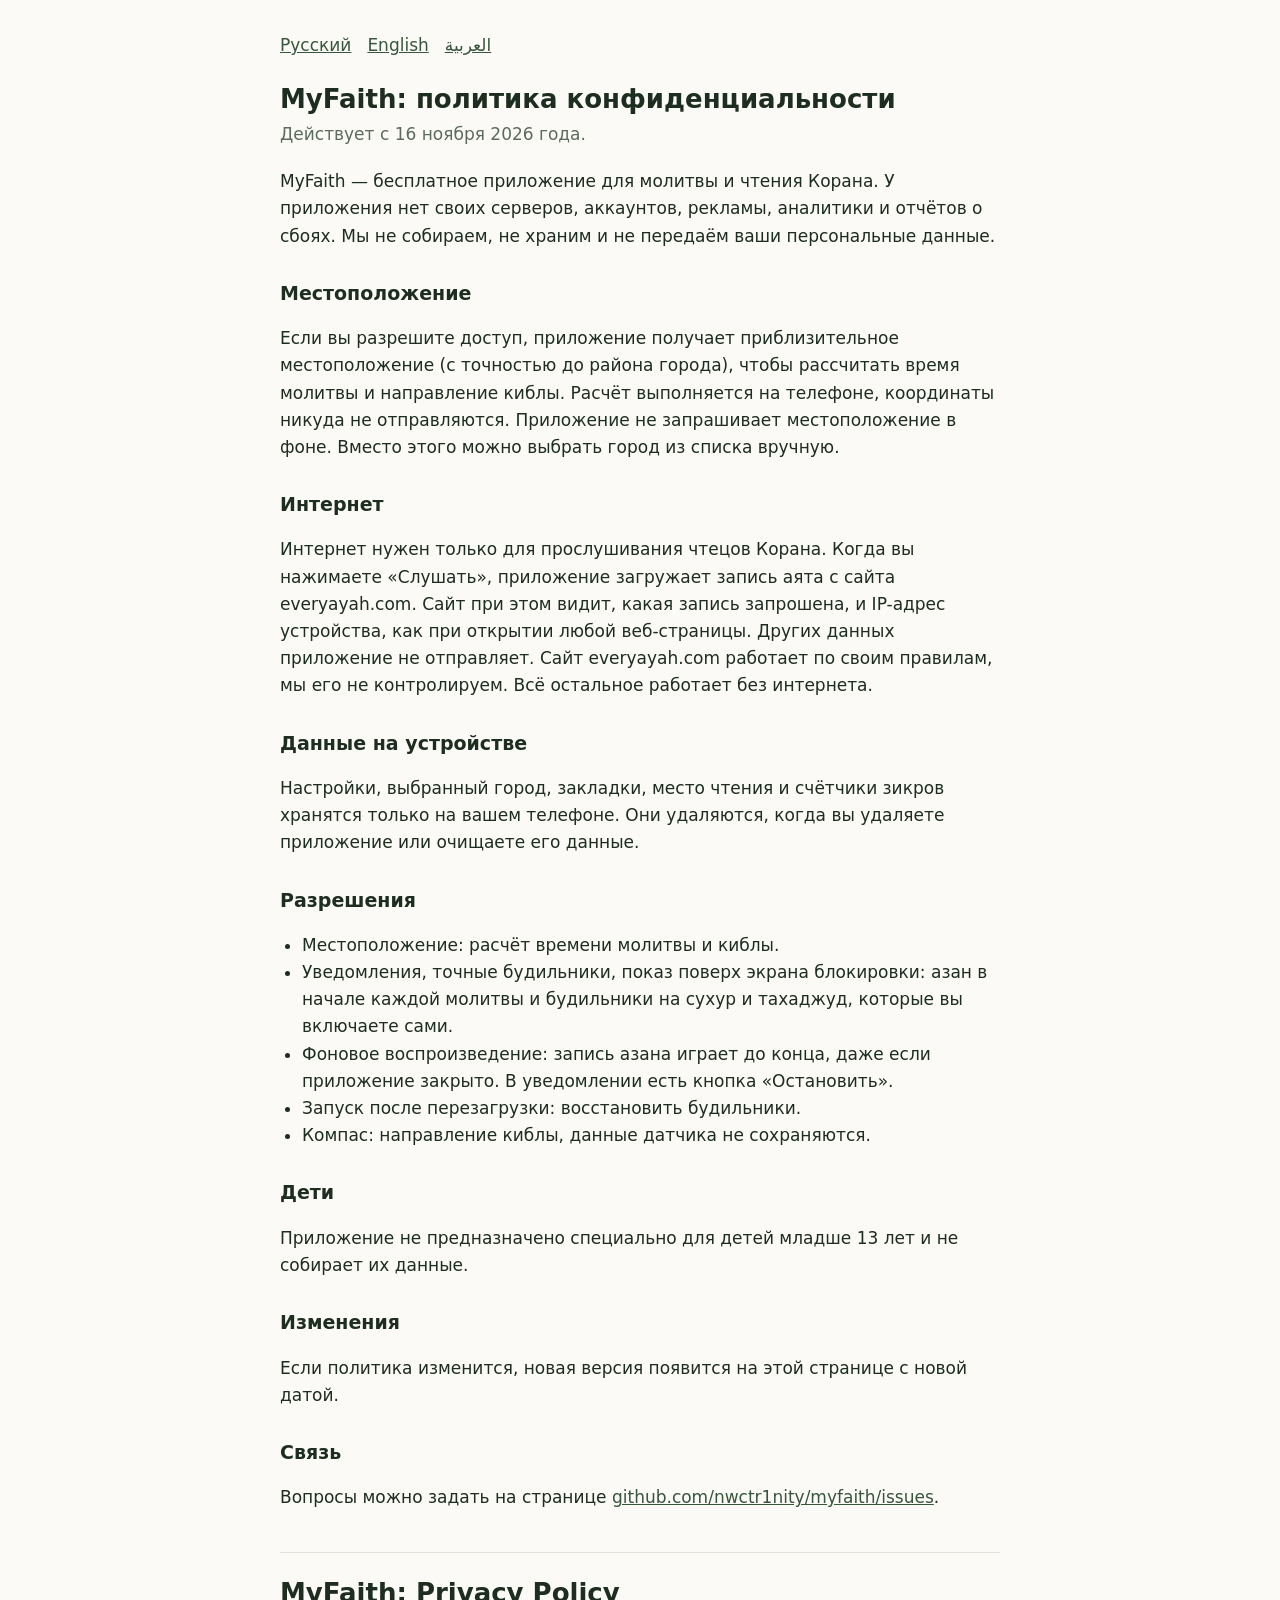
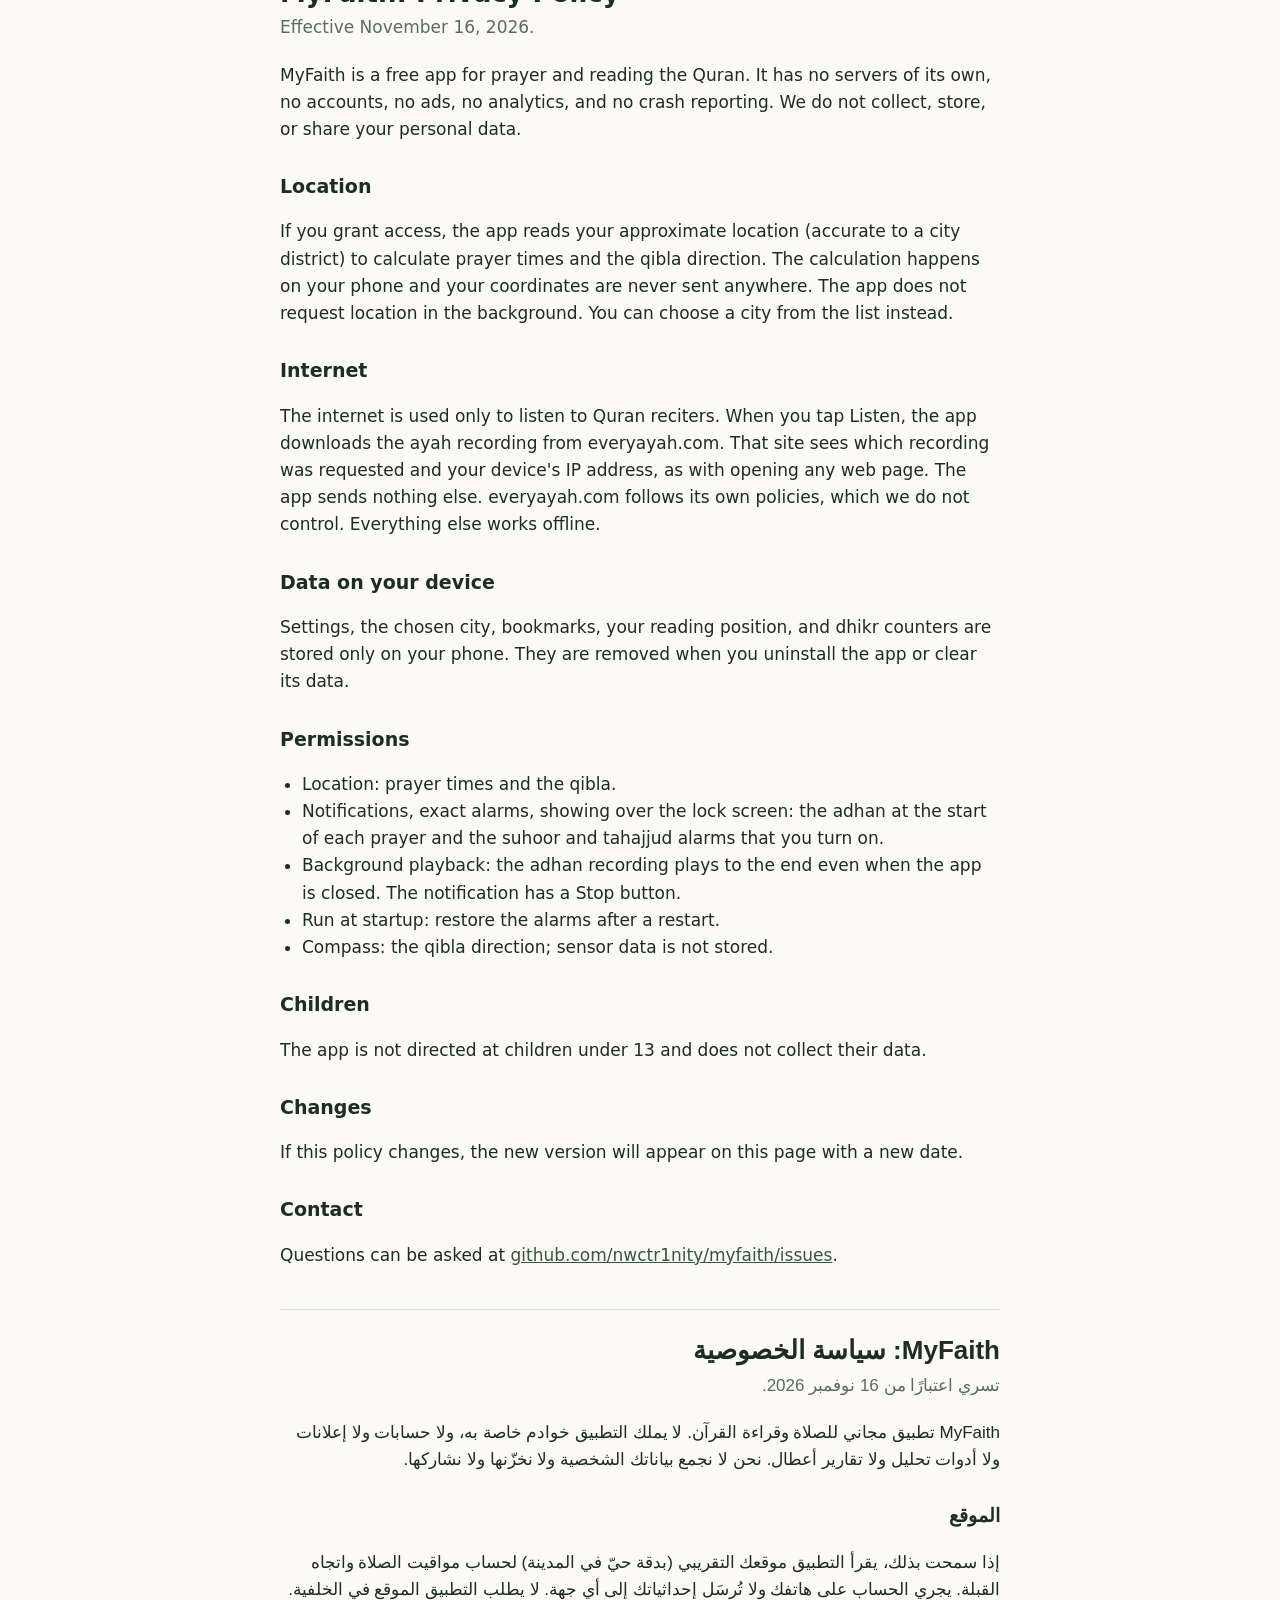
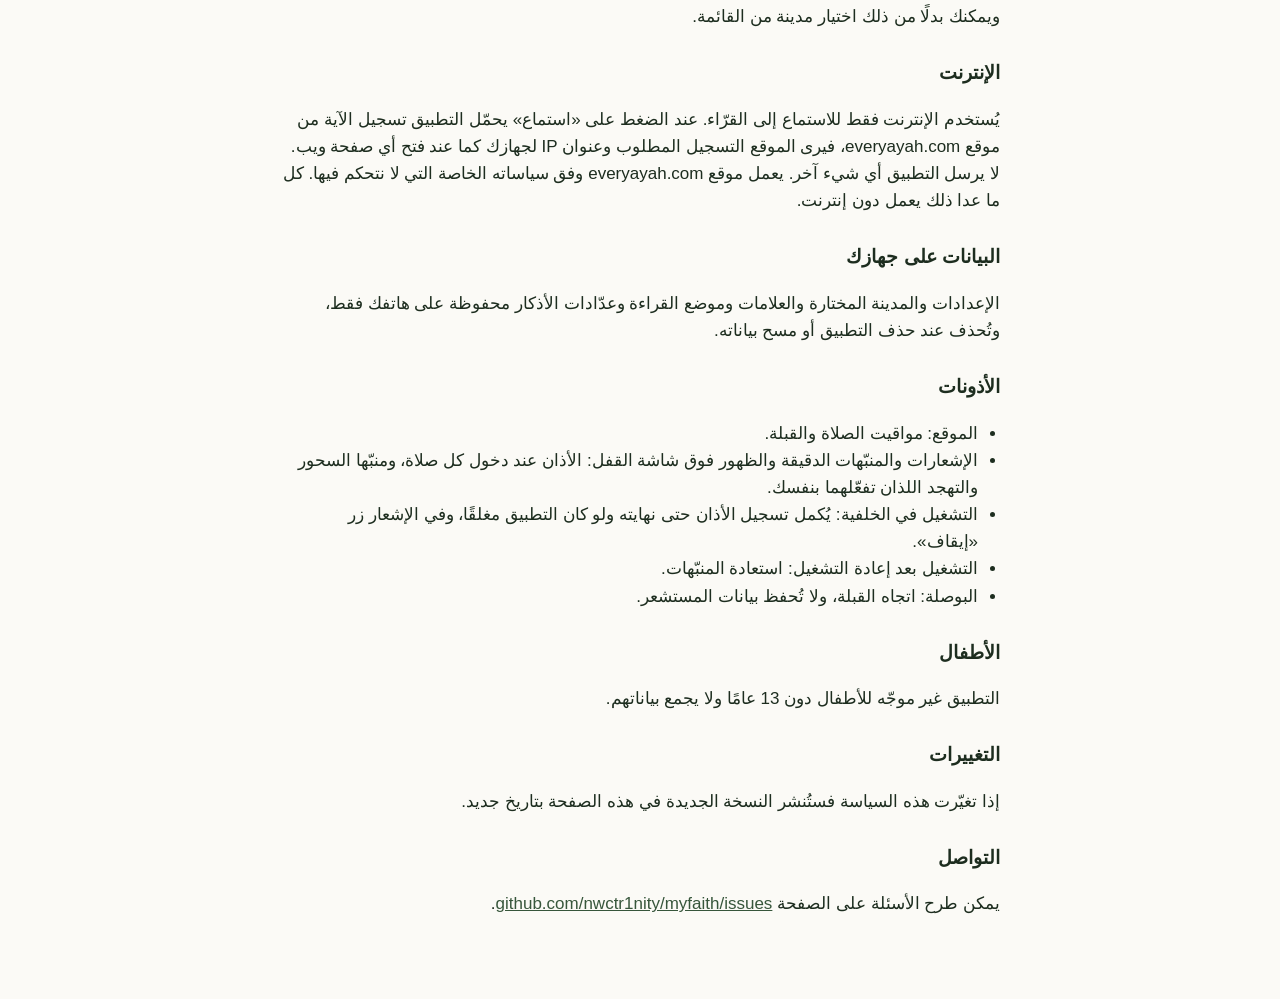
==== docs/privacy/index.html @ 1f94b9b7 "Add the Google Play listing texts and the privacy policy page Store texts in ru, en and ar under sto" ====
<!doctype html>
<html lang="ru">
<head>
<meta charset="utf-8">
<meta name="viewport" content="width=device-width, initial-scale=1">
<title>MyFaith: политика конфиденциальности / Privacy Policy</title>
<style>
  :root { --bg: #fbfaf6; --fg: #1d2d1f; --muted: #5b6b5d; --accent: #37563b; --line: #dfe3da; }
  @media (prefers-color-scheme: dark) {
    :root { --bg: #141a15; --fg: #e8ece6; --muted: #a3b0a4; --accent: #8fbf94; --line: #2b352c; }
  }
  body { margin: 0; background: var(--bg); color: var(--fg);
         font: 17px/1.6 system-ui, -apple-system, "Segoe UI", Roboto, sans-serif; }
  main { max-width: 720px; margin: 0 auto; padding: 32px 16px 64px; }
  nav { display: flex; gap: 16px; margin-bottom: 24px; }
  nav a, a { color: var(--accent); }
  section { border-top: 1px solid var(--line); padding-top: 24px; margin-top: 40px; }
  section:first-of-type { border-top: 0; margin-top: 0; padding-top: 0; }
  h1 { font-size: 26px; line-height: 1.3; margin: 0 0 4px; }
  h2 { font-size: 19px; margin: 28px 0 6px; }
  .date { color: var(--muted); margin: 0 0 20px; }
  ul { padding-inline-start: 22px; }
  [dir="rtl"] { font-family: "Noto Naskh Arabic", "Geeza Pro", Tahoma, sans-serif; }
</style>
</head>
<body>
<main>
<nav><a href="#ru">Русский</a><a href="#en">English</a><a href="#ar">العربية</a></nav>

<section id="ru" lang="ru">
<h1>MyFaith: политика конфиденциальности</h1>
<p class="date">Действует с 16 ноября 2026 года.</p>

<p>MyFaith — бесплатное приложение для молитвы и чтения Корана. У приложения нет своих серверов, аккаунтов, рекламы, аналитики и отчётов о сбоях. Мы не собираем, не храним и не передаём ваши персональные данные.</p>

<h2>Местоположение</h2>
<p>Если вы разрешите доступ, приложение получает приблизительное местоположение (с точностью до района города), чтобы рассчитать время молитвы и направление киблы. Расчёт выполняется на телефоне, координаты никуда не отправляются. Приложение не запрашивает местоположение в фоне. Вместо этого можно выбрать город из списка вручную.</p>

<h2>Интернет</h2>
<p>Интернет нужен только для прослушивания чтецов Корана. Когда вы нажимаете «Слушать», приложение загружает запись аята с сайта everyayah.com. Сайт при этом видит, какая запись запрошена, и IP-адрес устройства, как при открытии любой веб-страницы. Других данных приложение не отправляет. Сайт everyayah.com работает по своим правилам, мы его не контролируем. Всё остальное работает без интернета.</p>

<h2>Данные на устройстве</h2>
<p>Настройки, выбранный город, закладки, место чтения и счётчики зикров хранятся только на вашем телефоне. Они удаляются, когда вы удаляете приложение или очищаете его данные.</p>

<h2>Разрешения</h2>
<ul>
<li>Местоположение: расчёт времени молитвы и киблы.</li>
<li>Уведомления, точные будильники, показ поверх экрана блокировки: азан в начале каждой молитвы и будильники на сухур и тахаджуд, которые вы включаете сами.</li>
<li>Фоновое воспроизведение: запись азана играет до конца, даже если приложение закрыто. В уведомлении есть кнопка «Остановить».</li>
<li>Запуск после перезагрузки: восстановить будильники.</li>
<li>Компас: направление киблы, данные датчика не сохраняются.</li>
</ul>

<h2>Дети</h2>
<p>Приложение не предназначено специально для детей младше 13 лет и не собирает их данные.</p>

<h2>Изменения</h2>
<p>Если политика изменится, новая версия появится на этой странице с новой датой.</p>

<h2>Связь</h2>
<p>Вопросы можно задать на странице <a href="https://github.com/nwctr1nity/myfaith/issues">github.com/nwctr1nity/myfaith/issues</a>.</p>
</section>

<section id="en" lang="en">
<h1>MyFaith: Privacy Policy</h1>
<p class="date">Effective November 16, 2026.</p>

<p>MyFaith is a free app for prayer and reading the Quran. It has no servers of its own, no accounts, no ads, no analytics, and no crash reporting. We do not collect, store, or share your personal data.</p>

<h2>Location</h2>
<p>If you grant access, the app reads your approximate location (accurate to a city district) to calculate prayer times and the qibla direction. The calculation happens on your phone and your coordinates are never sent anywhere. The app does not request location in the background. You can choose a city from the list instead.</p>

<h2>Internet</h2>
<p>The internet is used only to listen to Quran reciters. When you tap Listen, the app downloads the ayah recording from everyayah.com. That site sees which recording was requested and your device's IP address, as with opening any web page. The app sends nothing else. everyayah.com follows its own policies, which we do not control. Everything else works offline.</p>

<h2>Data on your device</h2>
<p>Settings, the chosen city, bookmarks, your reading position, and dhikr counters are stored only on your phone. They are removed when you uninstall the app or clear its data.</p>

<h2>Permissions</h2>
<ul>
<li>Location: prayer times and the qibla.</li>
<li>Notifications, exact alarms, showing over the lock screen: the adhan at the start of each prayer and the suhoor and tahajjud alarms that you turn on.</li>
<li>Background playback: the adhan recording plays to the end even when the app is closed. The notification has a Stop button.</li>
<li>Run at startup: restore the alarms after a restart.</li>
<li>Compass: the qibla direction; sensor data is not stored.</li>
</ul>

<h2>Children</h2>
<p>The app is not directed at children under 13 and does not collect their data.</p>

<h2>Changes</h2>
<p>If this policy changes, the new version will appear on this page with a new date.</p>

<h2>Contact</h2>
<p>Questions can be asked at <a href="https://github.com/nwctr1nity/myfaith/issues">github.com/nwctr1nity/myfaith/issues</a>.</p>
</section>

<section id="ar" lang="ar" dir="rtl">
<h1>MyFaith: سياسة الخصوصية</h1>
<p class="date">تسري اعتبارًا من 16 نوفمبر 2026.</p>

<p>MyFaith تطبيق مجاني للصلاة وقراءة القرآن. لا يملك التطبيق خوادم خاصة به، ولا حسابات ولا إعلانات ولا أدوات تحليل ولا تقارير أعطال. نحن لا نجمع بياناتك الشخصية ولا نخزّنها ولا نشاركها.</p>

<h2>الموقع</h2>
<p>إذا سمحت بذلك، يقرأ التطبيق موقعك التقريبي (بدقة حيّ في المدينة) لحساب مواقيت الصلاة واتجاه القبلة. يجري الحساب على هاتفك ولا تُرسَل إحداثياتك إلى أي جهة. لا يطلب التطبيق الموقع في الخلفية. ويمكنك بدلًا من ذلك اختيار مدينة من القائمة.</p>

<h2>الإنترنت</h2>
<p>يُستخدم الإنترنت فقط للاستماع إلى القرّاء. عند الضغط على «استماع» يحمّل التطبيق تسجيل الآية من موقع everyayah.com، فيرى الموقع التسجيل المطلوب وعنوان IP لجهازك كما عند فتح أي صفحة ويب. لا يرسل التطبيق أي شيء آخر. يعمل موقع everyayah.com وفق سياساته الخاصة التي لا نتحكم فيها. كل ما عدا ذلك يعمل دون إنترنت.</p>

<h2>البيانات على جهازك</h2>
<p>الإعدادات والمدينة المختارة والعلامات وموضع القراءة وعدّادات الأذكار محفوظة على هاتفك فقط، وتُحذف عند حذف التطبيق أو مسح بياناته.</p>

<h2>الأذونات</h2>
<ul>
<li>الموقع: مواقيت الصلاة والقبلة.</li>
<li>الإشعارات والمنبّهات الدقيقة والظهور فوق شاشة القفل: الأذان عند دخول كل صلاة، ومنبّها السحور والتهجد اللذان تفعّلهما بنفسك.</li>
<li>التشغيل في الخلفية: يُكمل تسجيل الأذان حتى نهايته ولو كان التطبيق مغلقًا، وفي الإشعار زر «إيقاف».</li>
<li>التشغيل بعد إعادة التشغيل: استعادة المنبّهات.</li>
<li>البوصلة: اتجاه القبلة، ولا تُحفظ بيانات المستشعر.</li>
</ul>

<h2>الأطفال</h2>
<p>التطبيق غير موجّه للأطفال دون 13 عامًا ولا يجمع بياناتهم.</p>

<h2>التغييرات</h2>
<p>إذا تغيّرت هذه السياسة فستُنشر النسخة الجديدة في هذه الصفحة بتاريخ جديد.</p>

<h2>التواصل</h2>
<p>يمكن طرح الأسئلة على الصفحة <a href="https://github.com/nwctr1nity/myfaith/issues">github.com/nwctr1nity/myfaith/issues</a>.</p>
</section>
</main>
</body>
</html>
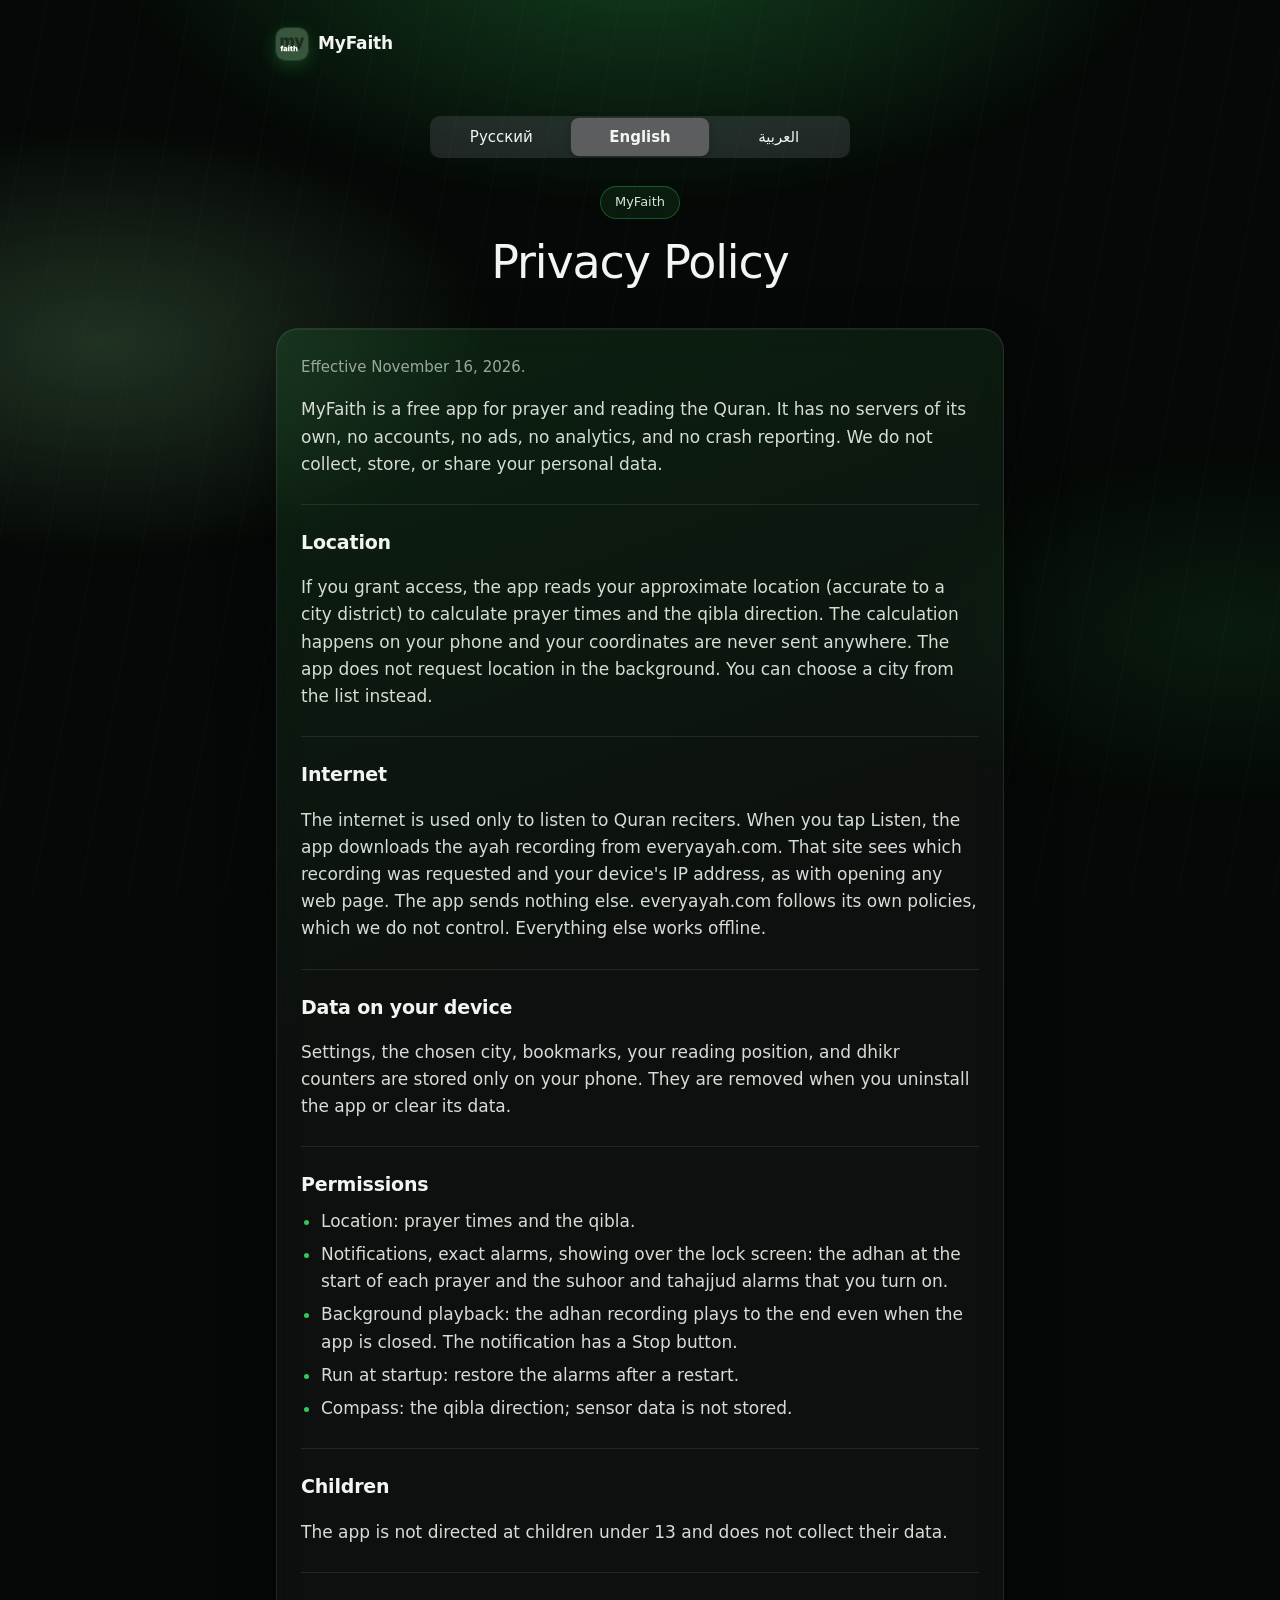
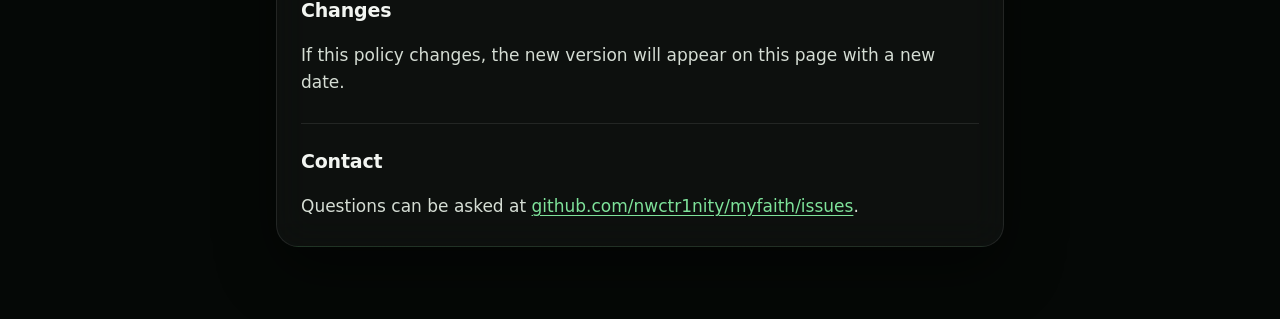
==== commit 23098e7b: "Restyle the site: dark green glass, iOS-style buttons and language switch Co-Authored-By: Claude Fab" ====
--- a/docs/privacy/index.html
+++ b/docs/privacy/index.html
@@ -3,32 +3,24 @@
 <head>
 <meta charset="utf-8">
 <meta name="viewport" content="width=device-width, initial-scale=1">
+<meta name="theme-color" content="#050806">
 <title>MyFaith: политика конфиденциальности / Privacy Policy</title>
-<style>
-  :root { --bg: #fbfaf6; --fg: #1d2d1f; --muted: #5b6b5d; --accent: #37563b; --line: #dfe3da; }
-  @media (prefers-color-scheme: dark) {
-    :root { --bg: #141a15; --fg: #e8ece6; --muted: #a3b0a4; --accent: #8fbf94; --line: #2b352c; }
-  }
-  body { margin: 0; background: var(--bg); color: var(--fg);
-         font: 17px/1.6 system-ui, -apple-system, "Segoe UI", Roboto, sans-serif; }
-  main { max-width: 720px; margin: 0 auto; padding: 32px 16px 64px; }
-  nav { display: flex; gap: 16px; margin-bottom: 24px; }
-  nav a, a { color: var(--accent); }
-  section { border-top: 1px solid var(--line); padding-top: 24px; margin-top: 40px; }
-  section:first-of-type { border-top: 0; margin-top: 0; padding-top: 0; }
-  h1 { font-size: 26px; line-height: 1.3; margin: 0 0 4px; }
-  h2 { font-size: 19px; margin: 28px 0 6px; }
-  .date { color: var(--muted); margin: 0 0 20px; }
-  ul { padding-inline-start: 22px; }
-  [dir="rtl"] { font-family: "Noto Naskh Arabic", "Geeza Pro", Tahoma, sans-serif; }
-</style>
+<link rel="icon" href="../icon.svg" type="image/svg+xml">
+<link rel="stylesheet" href="../site.css">
 </head>
 <body>
 <main>
-<nav><a href="#ru">Русский</a><a href="#en">English</a><a href="#ar">العربية</a></nav>
+<header class="top">
+  <a class="brand" href="../"><img src="../icon.svg" alt="" width="32" height="32">MyFaith</a>
+</header>
+<nav class="segments" aria-label="Язык · Language · اللغة"><a href="#ru" lang="ru">Русский</a><a href="#en" lang="en">English</a><a href="#ar" lang="ar">العربية</a></nav>
 
 <section id="ru" lang="ru">
-<h1>MyFaith: политика конфиденциальности</h1>
+<div class="hero">
+  <span class="pill">MyFaith</span>
+  <h1>Политика конфиденциальности</h1>
+</div>
+<div class="card">
 <p class="date">Действует с 16 ноября 2026 года.</p>
 
 <p>MyFaith — бесплатное приложение для молитвы и чтения Корана. У приложения нет своих серверов, аккаунтов, рекламы, аналитики и отчётов о сбоях. Мы не собираем, не храним и не передаём ваши персональные данные.</p>
@@ -59,10 +51,15 @@
 
 <h2>Связь</h2>
 <p>Вопросы можно задать на странице <a href="https://github.com/nwctr1nity/myfaith/issues">github.com/nwctr1nity/myfaith/issues</a>.</p>
+</div>
 </section>
 
 <section id="en" lang="en">
-<h1>MyFaith: Privacy Policy</h1>
+<div class="hero">
+  <span class="pill">MyFaith</span>
+  <h1>Privacy Policy</h1>
+</div>
+<div class="card">
 <p class="date">Effective November 16, 2026.</p>
 
 <p>MyFaith is a free app for prayer and reading the Quran. It has no servers of its own, no accounts, no ads, no analytics, and no crash reporting. We do not collect, store, or share your personal data.</p>
@@ -93,10 +90,15 @@
 
 <h2>Contact</h2>
 <p>Questions can be asked at <a href="https://github.com/nwctr1nity/myfaith/issues">github.com/nwctr1nity/myfaith/issues</a>.</p>
+</div>
 </section>
 
 <section id="ar" lang="ar" dir="rtl">
-<h1>MyFaith: سياسة الخصوصية</h1>
+<div class="hero">
+  <span class="pill">MyFaith</span>
+  <h1>سياسة الخصوصية</h1>
+</div>
+<div class="card">
 <p class="date">تسري اعتبارًا من 16 نوفمبر 2026.</p>
 
 <p>MyFaith تطبيق مجاني للصلاة وقراءة القرآن. لا يملك التطبيق خوادم خاصة به، ولا حسابات ولا إعلانات ولا أدوات تحليل ولا تقارير أعطال. نحن لا نجمع بياناتك الشخصية ولا نخزّنها ولا نشاركها.</p>
@@ -127,7 +129,33 @@
 
 <h2>التواصل</h2>
 <p>يمكن طرح الأسئلة على الصفحة <a href="https://github.com/nwctr1nity/myfaith/issues">github.com/nwctr1nity/myfaith/issues</a>.</p>
+</div>
 </section>
 </main>
+<script>
+// Shows one language at a time; without scripts all three stay on the page.
+(function () {
+  var ids = ['ru', 'en', 'ar'];
+  var links = document.querySelectorAll('.segments a');
+  function pick() {
+    var id = location.hash.slice(1);
+    if (ids.indexOf(id) < 0) {
+      var lang = (navigator.language || 'ru').slice(0, 2);
+      id = ids.indexOf(lang) < 0 ? 'en' : lang;
+    }
+    ids.forEach(function (x) { document.getElementById(x).hidden = x !== id; });
+    links.forEach(function (a) {
+      if (a.getAttribute('href') === '#' + id) a.setAttribute('aria-current', 'true');
+      else a.removeAttribute('aria-current');
+    });
+    document.documentElement.lang = id;
+  }
+  document.documentElement.classList.add('one-language');
+  window.addEventListener('hashchange', function () { pick(); window.scrollTo(0, 0); });
+  pick();
+  // The address may name a language; the page still opens at its top.
+  window.addEventListener('load', function () { window.scrollTo(0, 0); });
+})();
+</script>
 </body>
 </html>
--- a/docs/site.css
+++ b/docs/site.css
@@ -0,0 +1,97 @@
+/* MyFaith site. Dark, with green light behind glass cards. No external files. */
+:root {
+  --bg: #050806;
+  --fg: #f2f5f1;
+  --muted: #9aa89c;
+  --green: #34c759;
+  --green-deep: #37563b;
+  --line: rgba(255, 255, 255, .09);
+  --card: rgba(255, 255, 255, .035);
+  color-scheme: dark;
+}
+* { box-sizing: border-box; }
+html { scroll-behavior: smooth; }
+body {
+  margin: 0; min-height: 100vh; color: var(--fg); background: var(--bg);
+  font: 17px/1.6 -apple-system, BlinkMacSystemFont, "SF Pro Text", "Segoe UI", Roboto, system-ui, sans-serif;
+  -webkit-font-smoothing: antialiased;
+}
+/* The light: two soft green glows and faint rays from the top. */
+body::before {
+  content: ""; position: fixed; inset: 0; z-index: -1; pointer-events: none;
+  background:
+    radial-gradient(60% 45% at 50% -8%, rgba(52, 199, 89, .30), transparent 70%),
+    radial-gradient(45% 35% at 8% 38%, rgba(55, 86, 59, .55), transparent 70%),
+    radial-gradient(40% 30% at 96% 70%, rgba(52, 199, 89, .10), transparent 70%),
+    repeating-linear-gradient(100deg, transparent 0 46px, rgba(255, 255, 255, .018) 46px 47px);
+}
+main { max-width: 760px; margin: 0 auto; padding: 28px 16px 72px; }
+
+.top { display: flex; align-items: center; justify-content: space-between; gap: 12px; margin-bottom: 56px; }
+.brand { display: inline-flex; align-items: center; gap: 10px; color: var(--fg); text-decoration: none; font-weight: 600; letter-spacing: -.01em; }
+.brand img { width: 32px; height: 32px; border-radius: 9px; box-shadow: 0 0 0 1px var(--line), 0 6px 18px rgba(52, 199, 89, .25); }
+
+.hero { text-align: center; margin-bottom: 40px; }
+.pill {
+  display: inline-block; padding: 5px 14px; border-radius: 999px; font-size: 13px; color: #cfe9d4;
+  border: 1px solid rgba(52, 199, 89, .35); background: rgba(52, 199, 89, .10);
+}
+h1 { font-size: clamp(30px, 6.4vw, 46px); line-height: 1.12; font-weight: 500; letter-spacing: -.025em; margin: 18px 0 12px; }
+h1 em { font-style: italic; font-weight: 400; color: #bfe8c8; }
+.lead { color: var(--muted); max-width: 520px; margin: 0 auto; }
+.hero .lead + .lead { margin-top: 4px; }
+
+.card {
+  position: relative; overflow: hidden; border-radius: 22px; padding: 26px 24px;
+  background: linear-gradient(160deg, rgba(52, 199, 89, .13), var(--card) 42%);
+  border: 1px solid var(--line);
+  box-shadow: inset 0 1px 0 rgba(255, 255, 255, .06), 0 24px 60px rgba(0, 0, 0, .45);
+  -webkit-backdrop-filter: blur(18px); backdrop-filter: blur(18px);
+}
+.card > :first-child { margin-top: 0; }
+.card > :last-child { margin-bottom: 0; }
+.card h2 { font-size: 19px; font-weight: 600; letter-spacing: -.01em; margin: 26px 0 6px; padding-top: 22px; border-top: 1px solid var(--line); }
+.card p, .card li { color: #d5ddd4; }
+.card ul { padding-inline-start: 20px; margin: 8px 0; }
+.card li { margin: 6px 0; }
+.card li::marker { color: var(--green); }
+.date { color: var(--muted) !important; font-size: 15px; margin: 0 0 16px; }
+a { color: #7ee29a; text-underline-offset: 3px; }
+
+/* Buttons the way iOS draws them: a filled capsule and a grey tinted one. */
+.actions { display: flex; flex-wrap: wrap; gap: 10px; justify-content: center; margin-top: 26px; }
+.button {
+  display: inline-flex; align-items: center; justify-content: center; min-height: 50px; padding: 0 22px;
+  border-radius: 14px; font-size: 17px; font-weight: 600; text-decoration: none; color: #04130a;
+  background: var(--green); transition: transform .12s ease, opacity .12s ease;
+}
+.button.grey { color: var(--fg); background: rgba(120, 120, 128, .24); }
+.button:active { transform: scale(.97); opacity: .75; }
+.button:focus-visible, .segments a:focus-visible, .brand:focus-visible { outline: 2px solid #7ee29a; outline-offset: 3px; }
+
+/* The iOS segmented control. */
+.segments {
+  display: flex; padding: 2px; border-radius: 10px; background: rgba(118, 118, 128, .24);
+  max-width: 420px; margin: 0 auto 28px;
+}
+.segments a {
+  flex: 1; text-align: center; padding: 7px 8px; border-radius: 8px; font-size: 15px; font-weight: 500;
+  color: var(--fg); text-decoration: none; transition: background .15s ease;
+}
+.segments a[aria-current="true"] { background: rgba(99, 99, 102, .9); box-shadow: 0 3px 8px rgba(0, 0, 0, .25), 0 0 0 .5px rgba(255, 255, 255, .08); font-weight: 600; }
+
+section + section { margin-top: 28px; }
+/* With scripts on, one language shows at a time. */
+.one-language section[hidden] { display: none; }
+[dir="rtl"] { font-family: "Noto Naskh Arabic", "Geeza Pro", "SF Arabic", Tahoma, sans-serif; }
+[dir="rtl"] h1 { letter-spacing: 0; }
+
+footer { margin-top: 44px; text-align: center; color: var(--muted); font-size: 14px; }
+footer a { color: var(--muted); }
+
+@media (max-width: 480px) {
+  .top { margin-bottom: 36px; }
+  .card { padding: 22px 18px; border-radius: 20px; }
+  .actions .button { flex: 1 1 100%; }
+}
+@media (prefers-reduced-motion: reduce) { html { scroll-behavior: auto; } .button, .segments a { transition: none; } }
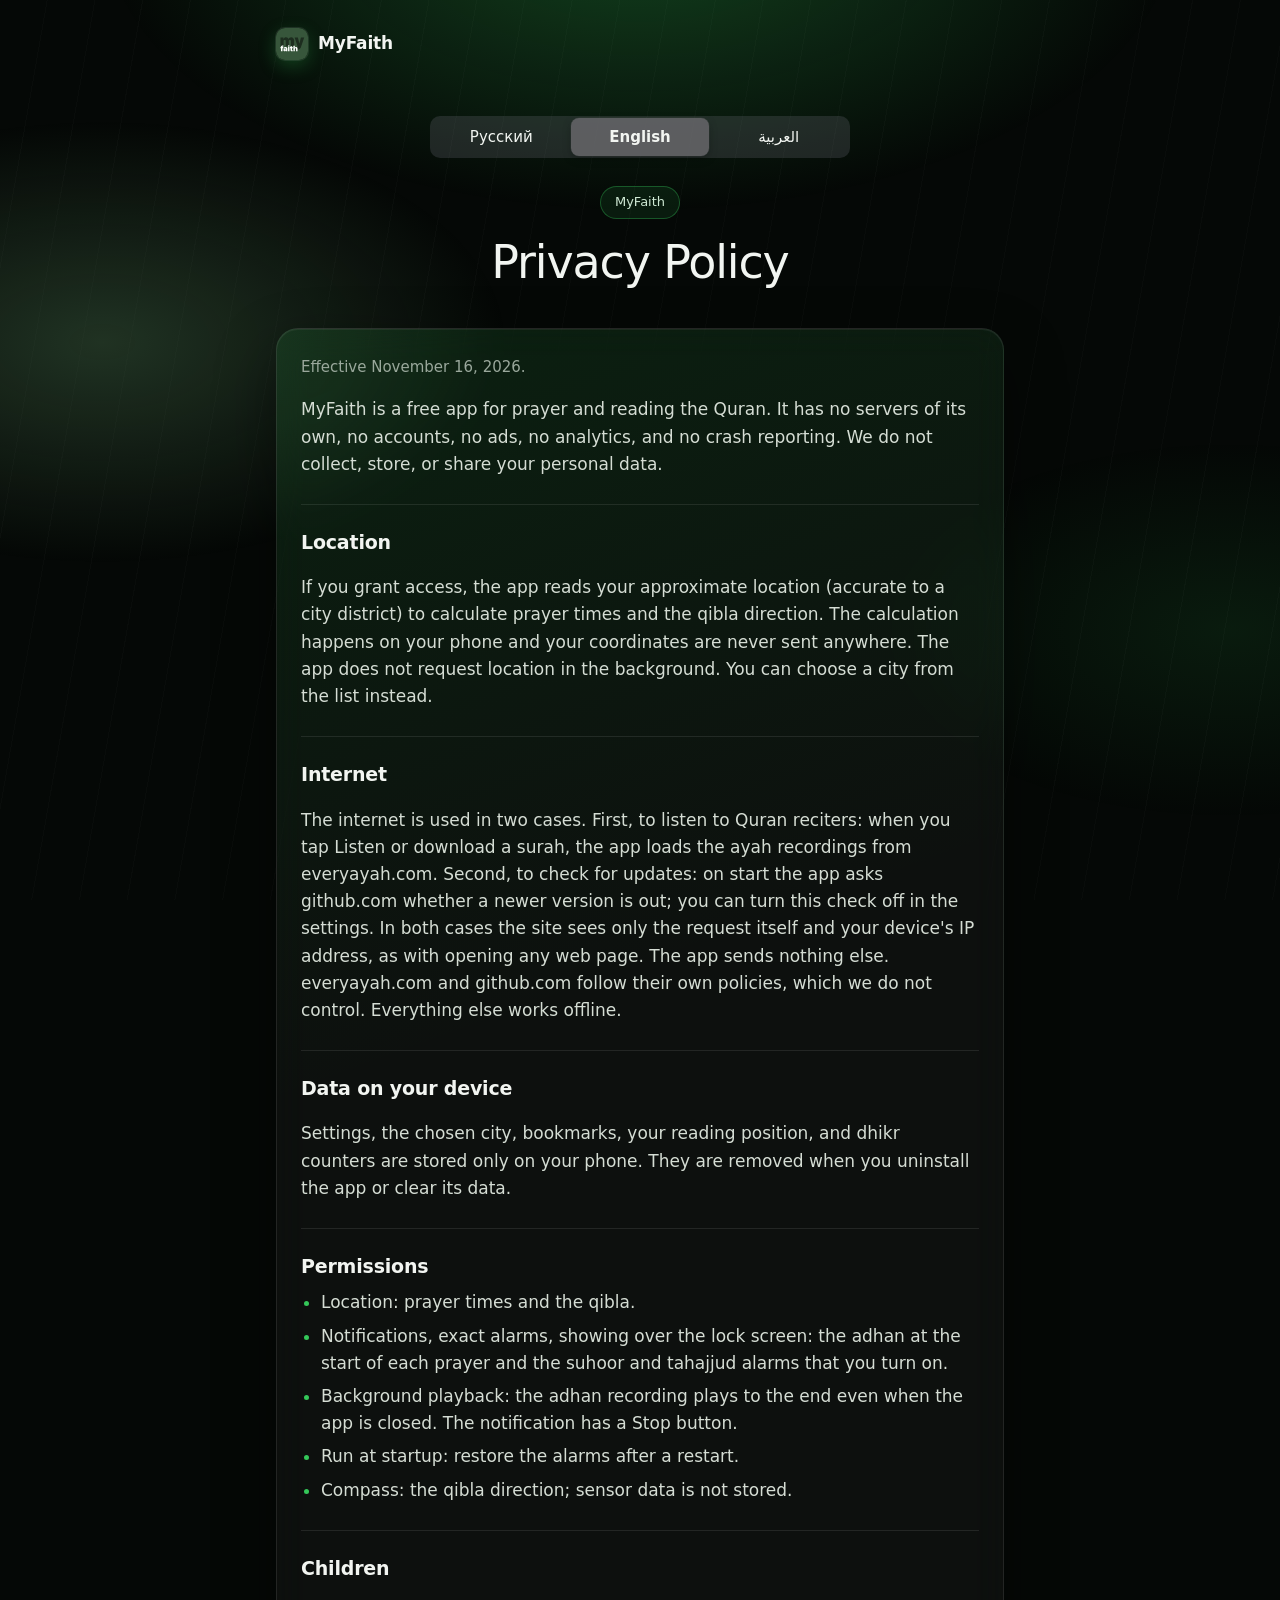
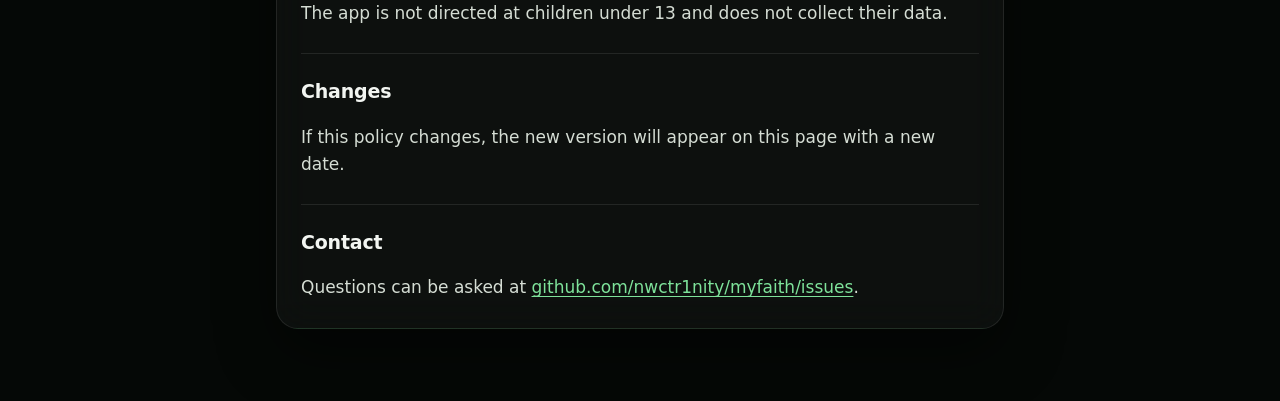
==== commit 939dd1f8: "Privacy policy: mention the update check and surah downloads Co-Authored-By: Claude Fable 5.2 <norep" ====
--- a/docs/privacy/index.html
+++ b/docs/privacy/index.html
@@ -29,7 +29,7 @@
 <p>Если вы разрешите доступ, приложение получает приблизительное местоположение (с точностью до района города), чтобы рассчитать время молитвы и направление киблы. Расчёт выполняется на телефоне, координаты никуда не отправляются. Приложение не запрашивает местоположение в фоне. Вместо этого можно выбрать город из списка вручную.</p>
 
 <h2>Интернет</h2>
-<p>Интернет нужен только для прослушивания чтецов Корана. Когда вы нажимаете «Слушать», приложение загружает запись аята с сайта everyayah.com. Сайт при этом видит, какая запись запрошена, и IP-адрес устройства, как при открытии любой веб-страницы. Других данных приложение не отправляет. Сайт everyayah.com работает по своим правилам, мы его не контролируем. Всё остальное работает без интернета.</p>
+<p>Интернет нужен в двух случаях. Первый: прослушивание чтецов Корана. Когда вы нажимаете «Слушать» или скачиваете суру, приложение загружает записи аятов с сайта everyayah.com. Второй: проверка обновлений. При запуске приложение спрашивает у сайта github.com, не вышла ли новая версия; эту проверку можно выключить в настройках. В обоих случаях сайт видит только сам запрос и IP-адрес устройства, как при открытии любой веб-страницы. Других данных приложение не отправляет. Сайты everyayah.com и github.com работают по своим правилам, мы их не контролируем. Всё остальное работает без интернета.</p>
 
 <h2>Данные на устройстве</h2>
 <p>Настройки, выбранный город, закладки, место чтения и счётчики зикров хранятся только на вашем телефоне. Они удаляются, когда вы удаляете приложение или очищаете его данные.</p>
@@ -68,7 +68,7 @@
 <p>If you grant access, the app reads your approximate location (accurate to a city district) to calculate prayer times and the qibla direction. The calculation happens on your phone and your coordinates are never sent anywhere. The app does not request location in the background. You can choose a city from the list instead.</p>
 
 <h2>Internet</h2>
-<p>The internet is used only to listen to Quran reciters. When you tap Listen, the app downloads the ayah recording from everyayah.com. That site sees which recording was requested and your device's IP address, as with opening any web page. The app sends nothing else. everyayah.com follows its own policies, which we do not control. Everything else works offline.</p>
+<p>The internet is used in two cases. First, to listen to Quran reciters: when you tap Listen or download a surah, the app loads the ayah recordings from everyayah.com. Second, to check for updates: on start the app asks github.com whether a newer version is out; you can turn this check off in the settings. In both cases the site sees only the request itself and your device's IP address, as with opening any web page. The app sends nothing else. everyayah.com and github.com follow their own policies, which we do not control. Everything else works offline.</p>
 
 <h2>Data on your device</h2>
 <p>Settings, the chosen city, bookmarks, your reading position, and dhikr counters are stored only on your phone. They are removed when you uninstall the app or clear its data.</p>
@@ -107,7 +107,7 @@
 <p>إذا سمحت بذلك، يقرأ التطبيق موقعك التقريبي (بدقة حيّ في المدينة) لحساب مواقيت الصلاة واتجاه القبلة. يجري الحساب على هاتفك ولا تُرسَل إحداثياتك إلى أي جهة. لا يطلب التطبيق الموقع في الخلفية. ويمكنك بدلًا من ذلك اختيار مدينة من القائمة.</p>
 
 <h2>الإنترنت</h2>
-<p>يُستخدم الإنترنت فقط للاستماع إلى القرّاء. عند الضغط على «استماع» يحمّل التطبيق تسجيل الآية من موقع everyayah.com، فيرى الموقع التسجيل المطلوب وعنوان IP لجهازك كما عند فتح أي صفحة ويب. لا يرسل التطبيق أي شيء آخر. يعمل موقع everyayah.com وفق سياساته الخاصة التي لا نتحكم فيها. كل ما عدا ذلك يعمل دون إنترنت.</p>
+<p>يُستخدم الإنترنت في حالتين. الأولى: الاستماع إلى القرّاء؛ عند الضغط على «استماع» أو تنزيل سورة يحمّل التطبيق تسجيلات الآيات من موقع everyayah.com. الثانية: التحقق من التحديثات؛ عند التشغيل يسأل التطبيق موقع github.com عن صدور إصدار أحدث، ويمكن إيقاف هذا التحقق من الإعدادات. في الحالتين لا يرى الموقع إلا الطلب نفسه وعنوان IP لجهازك كما عند فتح أي صفحة ويب. لا يرسل التطبيق أي شيء آخر. يعمل الموقعان everyayah.com وgithub.com وفق سياساتهما الخاصة التي لا نتحكم فيها. كل ما عدا ذلك يعمل دون إنترنت.</p>
 
 <h2>البيانات على جهازك</h2>
 <p>الإعدادات والمدينة المختارة والعلامات وموضع القراءة وعدّادات الأذكار محفوظة على هاتفك فقط، وتُحذف عند حذف التطبيق أو مسح بياناته.</p>
@@ -153,8 +153,6 @@
   document.documentElement.classList.add('one-language');
   window.addEventListener('hashchange', function () { pick(); window.scrollTo(0, 0); });
   pick();
-  // The address may name a language; the page still opens at its top.
-  window.addEventListener('load', function () { window.scrollTo(0, 0); });
 })();
 </script>
 </body>
--- a/docs/site.css
+++ b/docs/site.css
@@ -83,6 +83,8 @@
 section + section { margin-top: 28px; }
 /* With scripts on, one language shows at a time. */
 .one-language section[hidden] { display: none; }
+/* A link to a language opens the page at its top, not at the section. */
+.one-language section { scroll-margin-top: 100000px; }
 [dir="rtl"] { font-family: "Noto Naskh Arabic", "Geeza Pro", "SF Arabic", Tahoma, sans-serif; }
 [dir="rtl"] h1 { letter-spacing: 0; }
 
